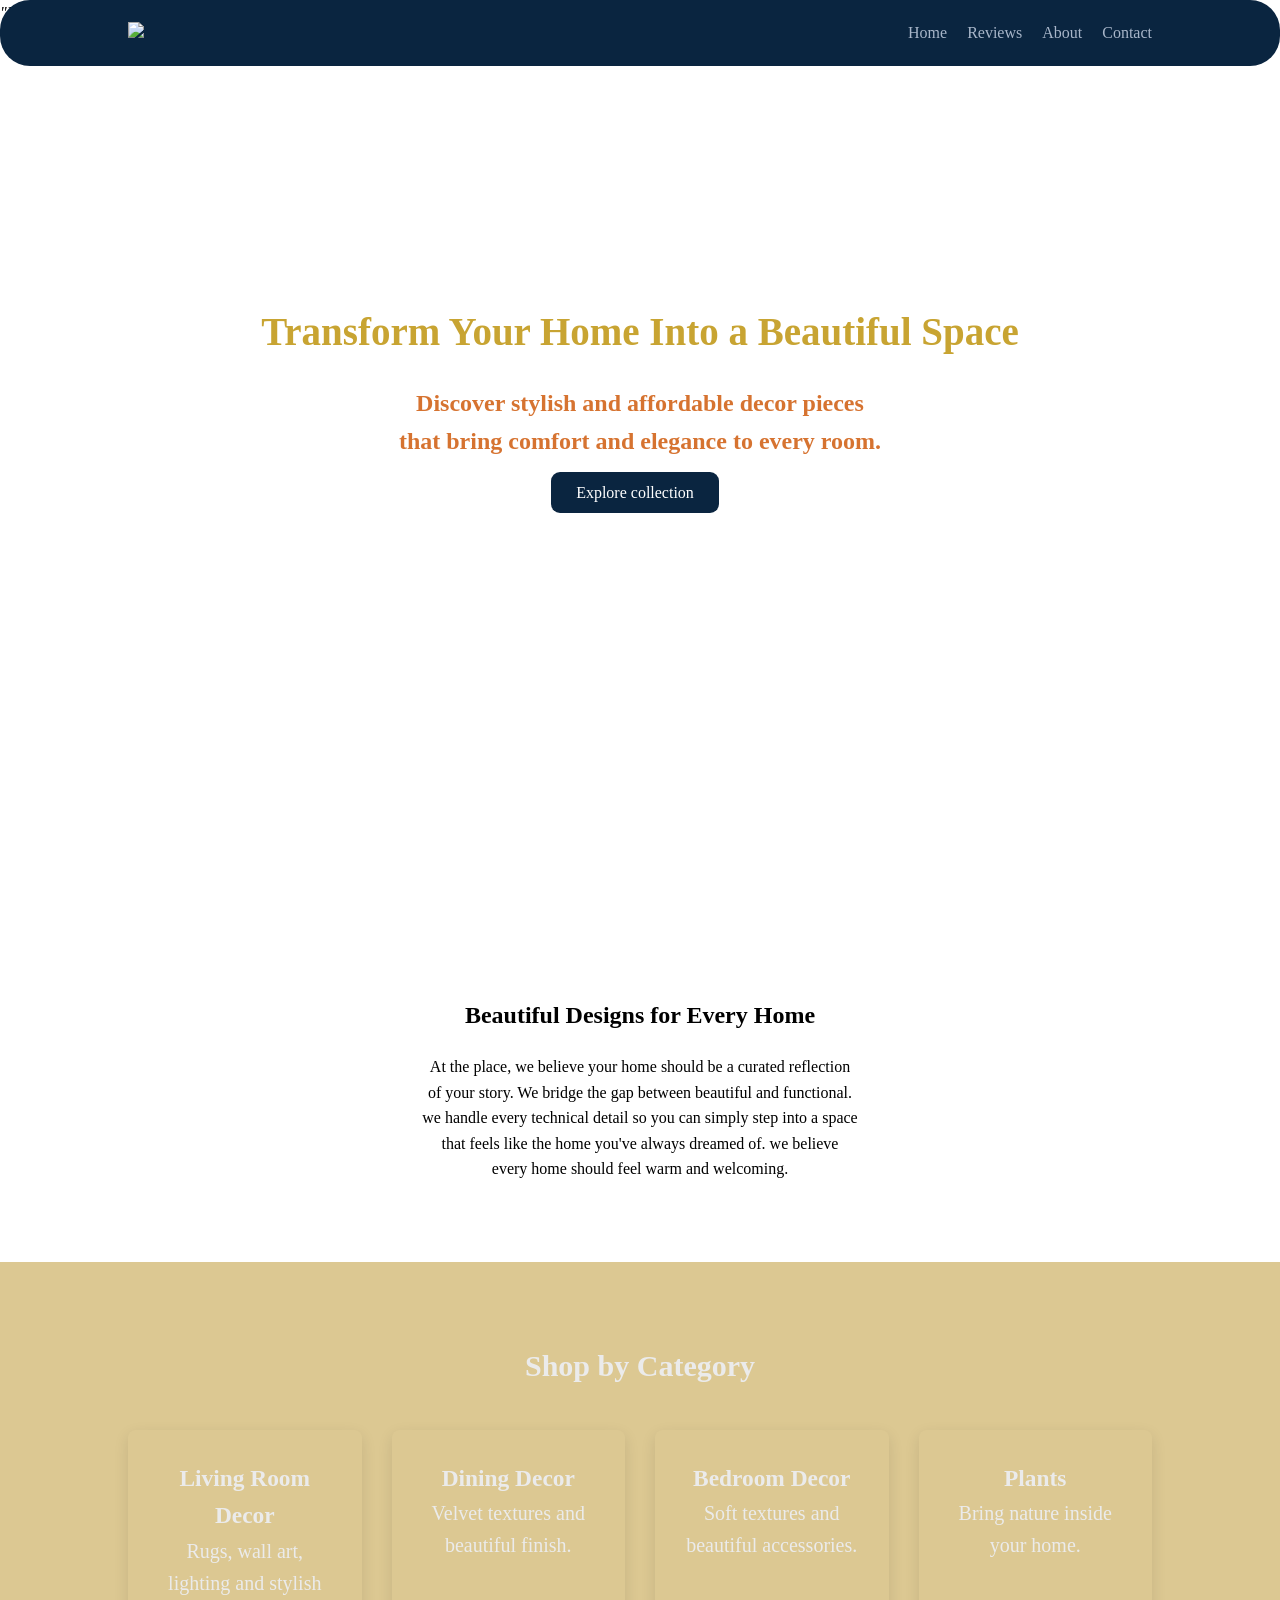
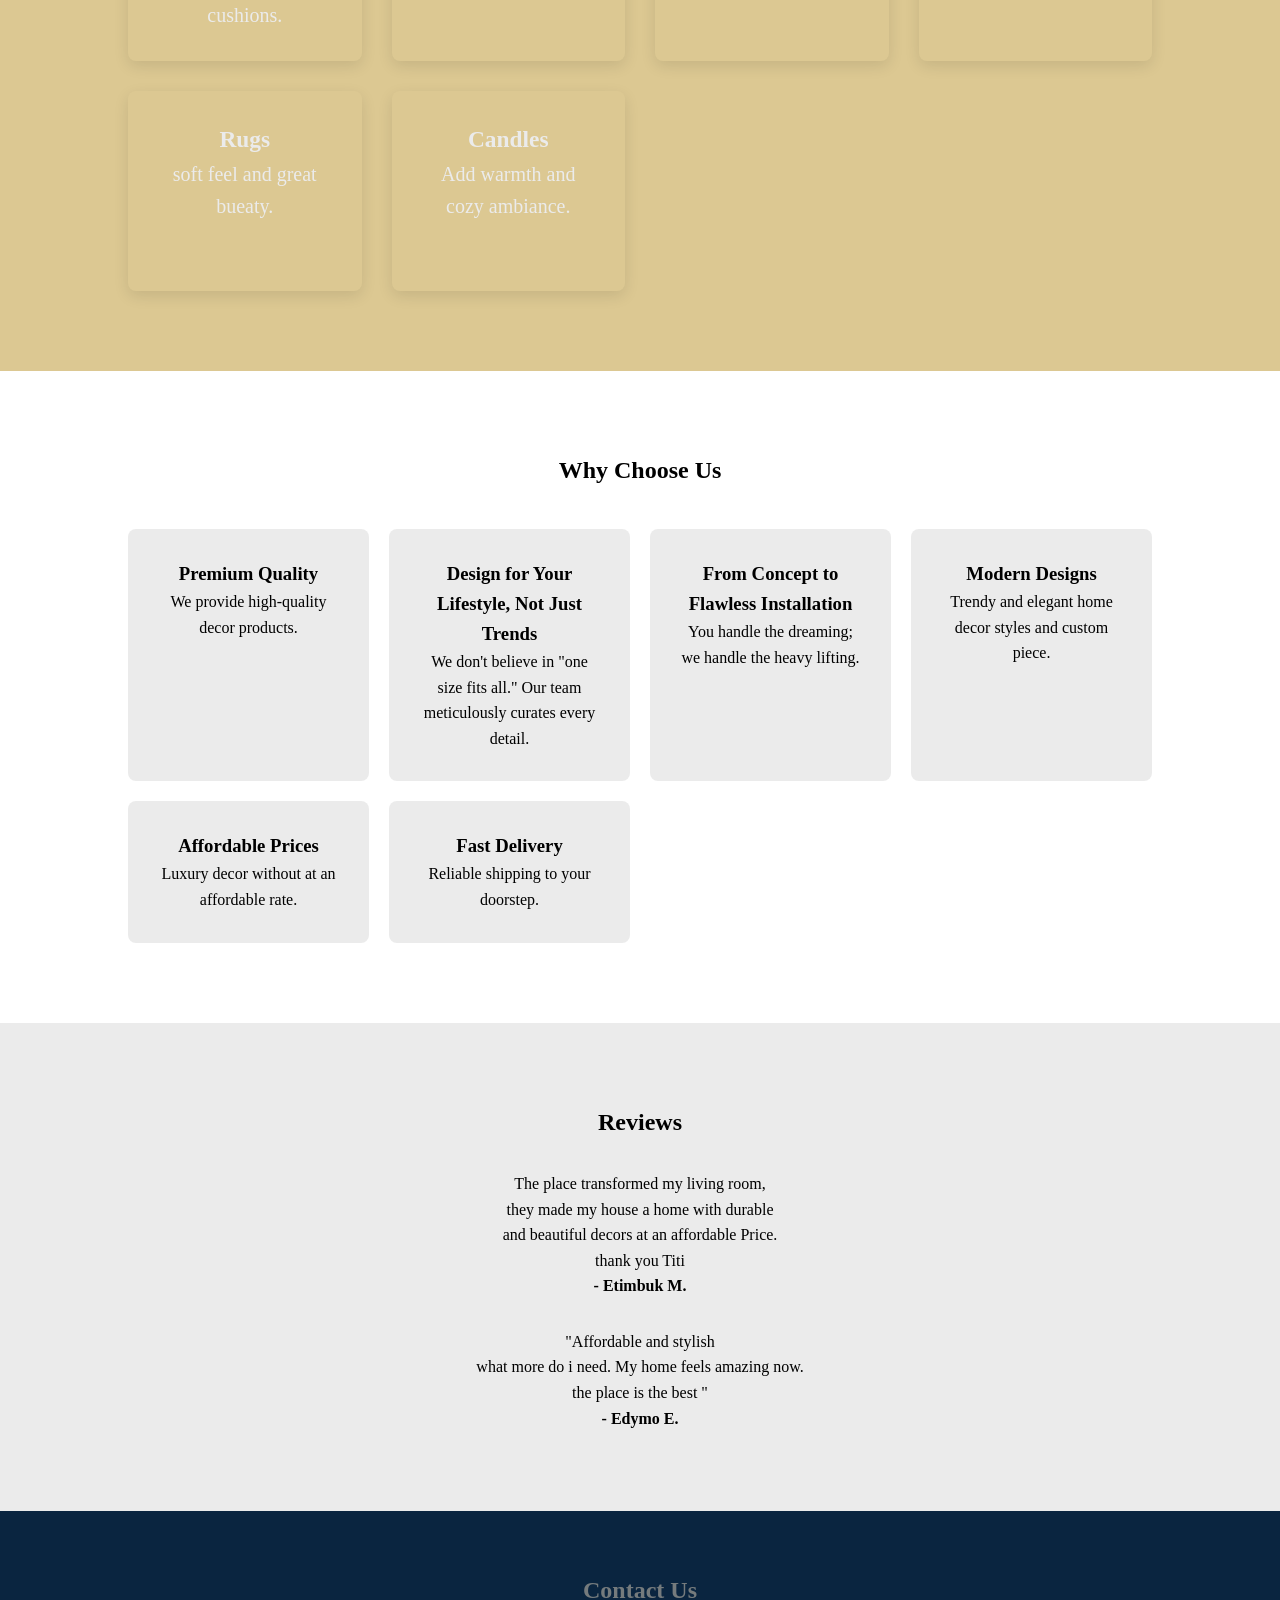
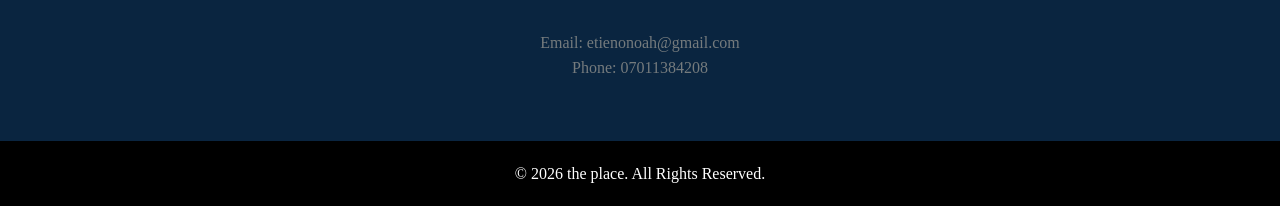
==== index (1).html @ 6cfbea25 "Add files via upload" ====
<!DOCTYPE html>
<html lang="en">
    <head>
      <meta charset="UTF-8">
      <meta name="viewport" content="width=device-width, initial-scale=1.0">
        
      <title>The place Home Decor</title>
        
      <link rel="stylesheet" href="style.css">
        
      <link href="https://fonts.googleapis.com/css2?family=Poppins:wght@300;400;500;600;700&display=swap" rel="stylesheet">
      
    </head>
      
    <body>
      <p><i>"I confirm that this work was completed by me within the 48-hour time frame."</i></p>
      
        <header>
          <nav class="navbar">
            <span class="logo">
              <img src="images/logo.png">
            </span>
            <ul class="nav-links">
              <li><a href="#">Home</a></li>
              <li><a href="#review">Reviews</a></li>
              <li><a href="#about">About</a></li>
              <li><a href="#contact">Contact</a></li>
            </ul>
          </nav>
        </header>
        
        
        <section class="hero">
        
          <div class="hero-text">
            <h1>Transform Your Home Into a Beautiful Space</h1>
            <h3>Discover stylish and affordable decor
              pieces <br>
              that bring comfort and elegance to every room.</h3>
            <div class="hero-buttons">
              <a href="#shop" class="btn">Explore collection</a>
            </div>
          </div>
        </section>
        
        
        <section class="about" id="about">
          <h2>Beautiful Designs for Every Home</h2>
          <p>At the place, we believe your home
           should be a curated reflection <br>of
           your story. We bridge the gap between
           beautiful and functional.<br>
            we handle every technical detail so 
            you can simply step into a space
            <br>
            that feels like the home you've 
            always dreamed of.
            we believe <br>every home should feel
            warm and welcoming. 
          </p>
        </section>
        
        
        <section class="products" id="shop">
            <h2>Shop by Category</h2>
          <div class="product-container">
            
            <div class="product" id="lroom">
              <h3>Living Room Decor</h3>
              <p>Rugs, wall art, lighting and stylish cushions.</p>
            </div>
          
            <div class="product" id="droom">
              <h3>
              Dining Decor</h3>
              <p>Velvet textures and beautiful finish.</p>
            </div>
            
            <div class="product" id="broom">
              <h3>Bedroom Decor</h3>
              <p>Soft textures and beautiful accessories.</p>
            </div>
            
            <div class="product" id="plant">
              <h3>Plants </h3>
              <p>Bring nature inside your home.</p>
            </div>
            
            <div class="product" id="rug">
              <h3>Rugs</h3>
              <p>soft feel and great bueaty.</p>
            </div>
            
            <div class="product" id="can">
              <h3>Candles</h3>
              <p>Add warmth and cozy ambiance.</p>
            </div>
          </div>
        </section>
        
        
        
        <section class="features" id="why">
          
          <h2>Why Choose Us</h2>
          
          <div class="feature-container">
            
            <div class="feature">
              <h3>Premium Quality</h3>
              <p>We provide high-quality decor products.</p>
            </div>
            
            <div class="feature">
              <h3>Design for Your Lifestyle, Not Just Trends</h3>
              <p>We don't believe in "one size fits all." Our team meticulously curates every detail.</p>
            </div>
            
            <div class="feature">
              <h3>From Concept to Flawless Installation</h3>
              <p>You handle the dreaming; we handle the heavy lifting.</p>
            </div>
            
            <div class="feature">
              <h3>Modern Designs</h3>
              <p>Trendy and elegant home decor styles and custom piece.</p>
            </div>
            
            <div class="feature">
              <h3>Affordable Prices</h3>
              <p>Luxury decor without at an affordable rate.</p>
            </div>
            
            <div class="feature">
              <h3>Fast Delivery</h3>
              <p>Reliable shipping to your doorstep.</p>
            </div>
          </div>
        </section>
        
        
        <section class="testimonials">
        
        <h2>Reviews</h2>
        
        <div class="testimonial">
        <p>The place transformed my living room, <br>they made my house a home with durable <br>and beautiful decors at an affordable Price.<br>
        thank you Titi</p>
        <h4>- Etimbuk M.</h4>
        </div>
        
        <div class="testimonial" id="review">
        <p>"Affordable and stylish <br>what more do i need. My home feels amazing now.<br>
        the place is the best "</p>
        <h4>- Edymo E.</h4>
        </div>
        
        </section>
        
        
         <section id="contact" class="contact">
            
            <h2>Contact Us</h2>
            
            <p>Email: <a href="mailto:etienonoah@gmail.com" target="_blank">etienonoah@gmail.com</a></p>
            
            <p>Phone: 07011384208</p>
            
          </section>
        
        
        <footer>
          <p>© 2026 the place. All Rights Reserved.</p>
        </footer>
      
    </body>
</html>
---- style.css ----
*{
margin:0;
padding:0;
box-sizing:border-box;
}

html{
scroll-behavior:smooth;
}

body{
line-height:1.6;
}

/* navbar */

.navbar{
display:flex;
justify-content:space-between;
align-items:center;
padding:20px 10%;
background:#0A2540;
position:fixed;
top:0;
width:100%;
z-index:1000;
border-radius: 30px;
}

img{
width: 96px;
padding: 0;
margin-left: 0;
margin-bottom: 0;
}

.nav-links{
display:flex;
list-style:none;
}

.nav-links li{
margin-left:20px;
}

.nav-links a{
text-decoration:none;
color:#A8B6C9;
font-weight:500;
transition:0.3s;
}

.nav-links a:hover{
color:#C86026D1;
border-bottom:2px solid #C86026;
padding-bottom:4px;
}

/* Hero */

.hero{
margin-top:80px;
height:90vh;
display:flex;
align-items:center;
justify-content: center;
text-align:center;
background-image: url("images/back.png");
background-size: cover;
background-position: center;
padding:20px;
}

.hero-text{
margin-top: 10px;
margin-bottom: 14rem;
}

.hero h1{
font-size:39px;
margin-bottom:20px;
color: #C8A432;
}

.hero h3{
font-size: 1.5rem;
font-weight: 2rem;
margin-bottom:20px;
color: #CC5300CF;
}

.btn{
background:#0A2540;
color:white;
padding:12px 25px;
text-decoration:none;
margin-right:10px;
border-radius:9px;
transition:  0.8s;
}

.btn:hover{
background:#C86026C7;
}




/* About */

.about{
padding:80px 10%;
text-align:center;
}

.about h2{
margin-bottom:20px;
}



/* product */

.products{
background:#BA932A82;
padding:80px 10%;
text-align:center;
color: #EBEBEB;
font-size: 20px;
}

.product-container{
display:grid;
grid-template-columns: repeat(auto-fit, minmax(200px, 1fr));
grid-auto-rows: minmax(200px, auto);
gap:30px;
margin-top:40px;
}

.product{
padding:30px;
border-radius:8px;
box-shadow:0 5px 15px rgba(0,0,0,0.1);
transition:0.6s;
}

#lroom{
background-image: url("images/living1.jpg");
background-position: center;
background-size: cover;
}

#droom{
background-image: url("images/dining.jpg");
background-position: center;
background-size: cover;
}


#broom{
background-image: url("images/bed2.jpg");
background-position: center;
background-size: cover;
}

#can{
background-image: url("images/candle.jpg");
background-position: center;
background-size: cover;
}

#rug{
background-image: url("images/rug.jpg");
background-position: center;
background-size: cover;
}

#plant{
background-image: url("images/plant.jpg");
background-position: center;
background-size: cover;
}


.product:hover{
transform:translateY(-7px);
}



/* feature */

.features{
padding:80px 10%;
text-align:center;
}

.feature-container{
display:grid;
grid-template-columns:repeat(auto-fit,minmax(200px,1fr));
gap:20px;
margin-top:40px;
}

.feature{
background:#B1B1B140;
padding:30px;
border-radius:8px;
transition:0.3s;
}

.feature:hover{
transform:translatey(-9px);
}



/* Reviews */

.testimonials{
padding:80px 10%;
text-align:center;
background-color:#EBEBEB ;
}

.testimonial{
margin-top:30px;
}


/* contact */

.contact{
background-color: #0A2540;
color:#757B7D;
text-align:center;
padding:60px 20px;
}

.contact a{
  text-decoration: none;
  color:#757B7D;
}

.contact h2{
    margin-bottom: 20px;
}



/* footer */

footer{
text-align:center;
padding:20px;
background:black;
color:white;
}
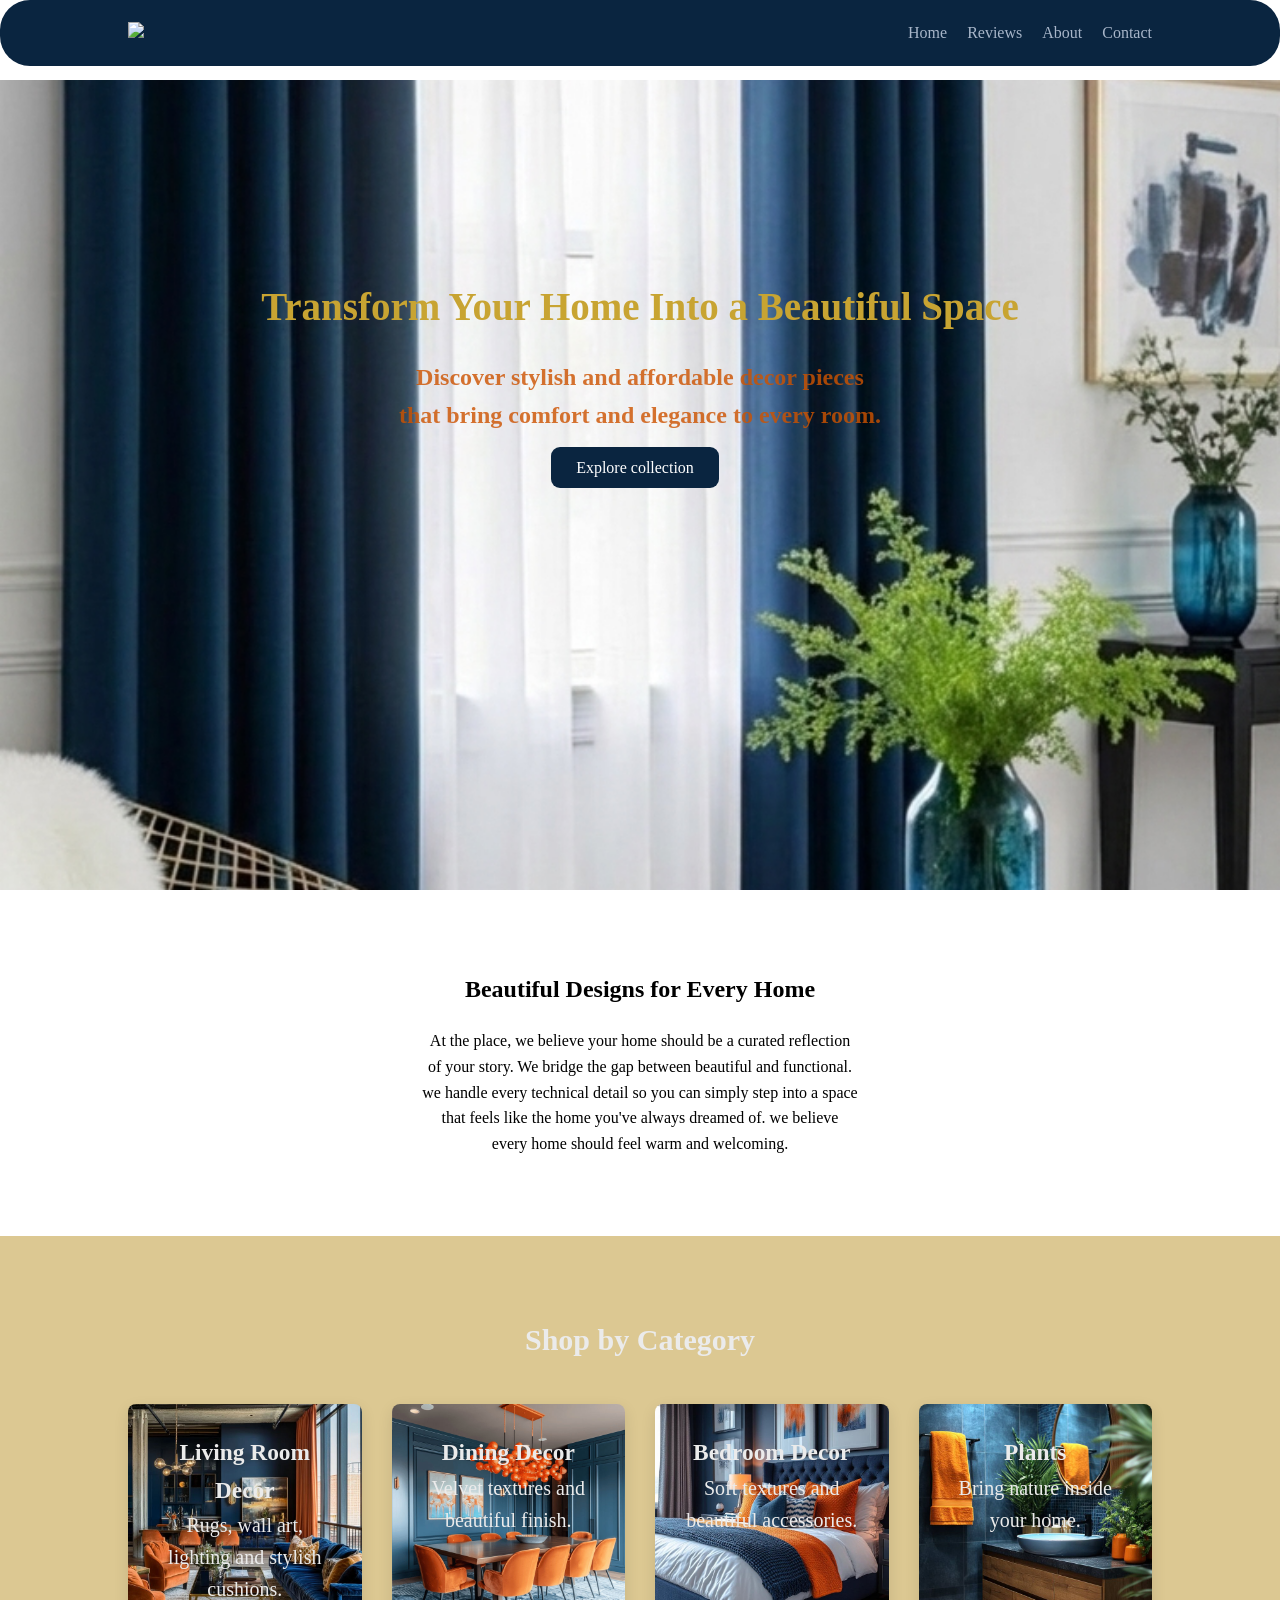
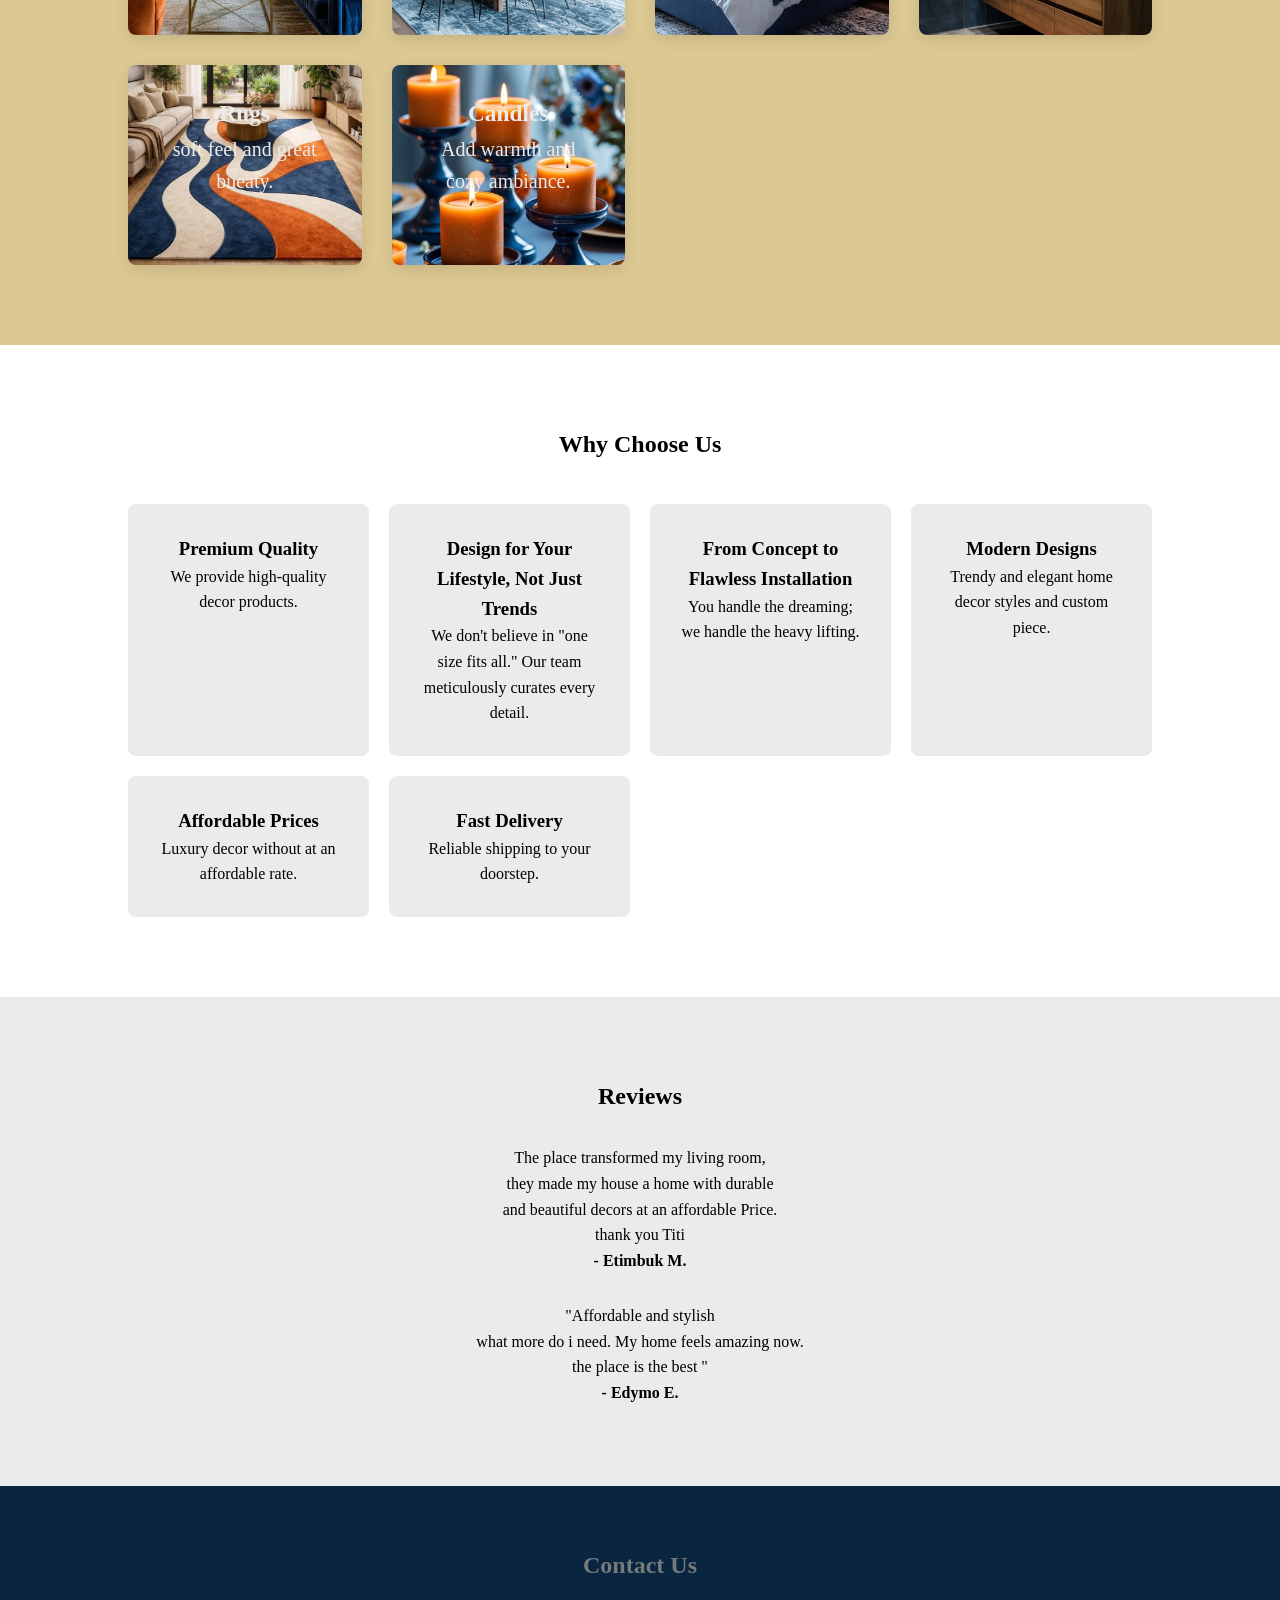
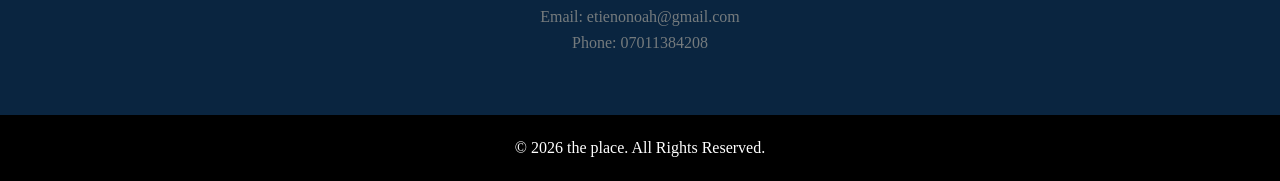
==== commit a0ac4342: "Update index (1).html" ====
--- a/index (1).html
+++ b/index (1).html
@@ -13,7 +13,6 @@
     </head>
       
     <body>
-      <p><i>"I confirm that this work was completed by me within the 48-hour time frame."</i></p>
       
         <header>
           <nav class="navbar">
